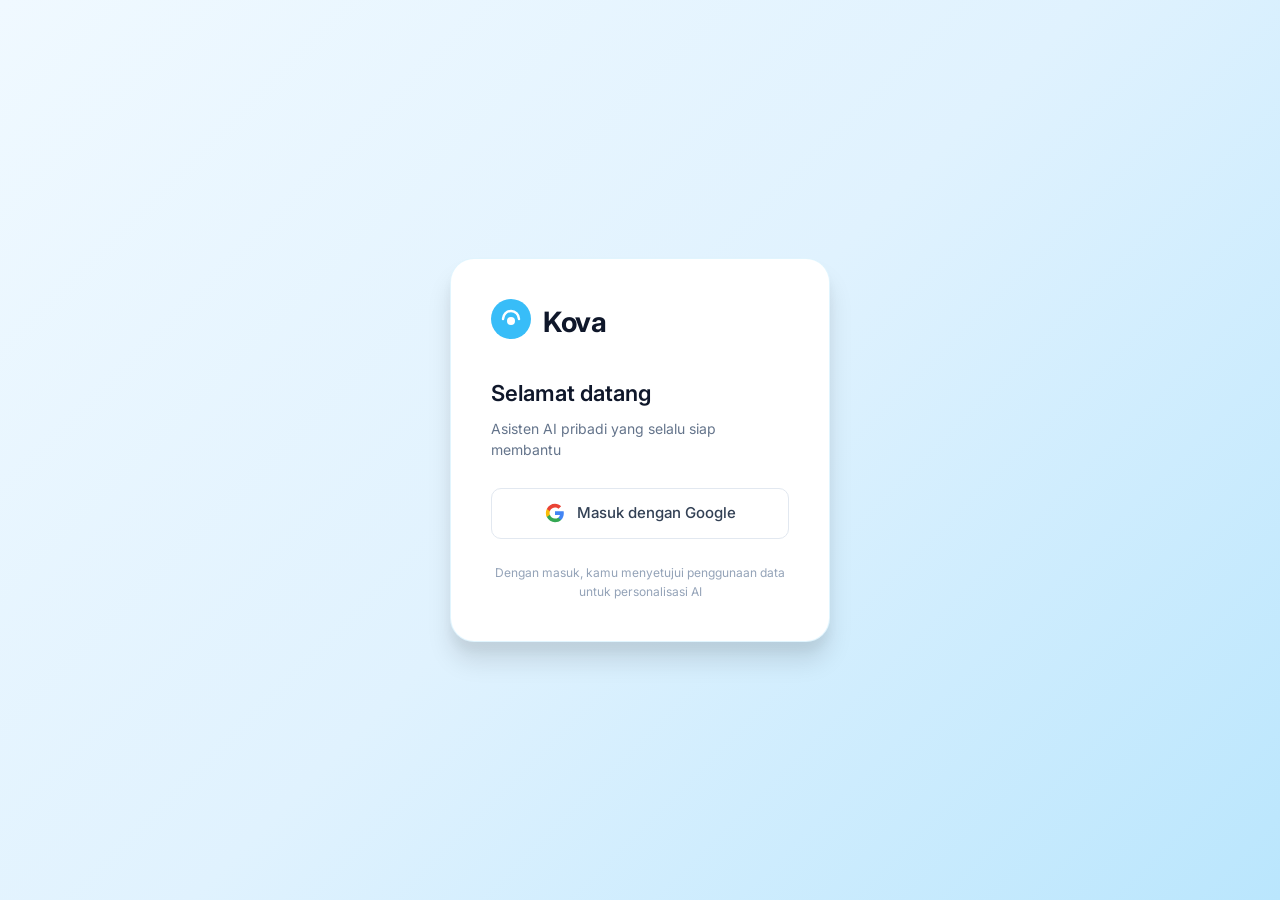
==== index.html @ 66106229 "Initial commit frontend" ====
<!DOCTYPE html>
<html lang="id">
<head>
  <meta charset="UTF-8">
  <meta name="viewport" content="width=device-width, initial-scale=1.0">
  <title>Kova - Login</title>
  <link rel="icon" href="./favicon.svg?v=2" type="image/svg+xml">
  <link rel="preconnect" href="https://fonts.googleapis.com">
  <link href="https://fonts.googleapis.com/css2?family=Inter:wght@300;400;500;600;700&display=swap" rel="stylesheet">
  <link rel="stylesheet" href="./css/style.css?v=2">
  <script src="./js/config.js"></script>
</head>
<body class="login-page">
  <div class="login-container">
    <div class="login-card">
      <div class="logo-section">
        <div class="logo-icon">
          <svg width="40" height="40" viewBox="0 0 40 40" fill="none">
            <circle cx="20" cy="20" r="20" fill="#38BDF8"/>
            <path d="M12 20C12 15.58 15.58 12 20 12C24.42 12 28 15.58 28 20" stroke="white" stroke-width="2.5" stroke-linecap="round"/>
            <circle cx="20" cy="22" r="4" fill="white"/>
          </svg>
        </div>
        <h1 class="logo-text">Kova</h1>
      </div>
      
      <div class="login-content">
        <h2>Selamat datang</h2>
        <p>Asisten AI pribadi yang selalu siap membantu</p>
        
        <a href="#" id="loginBtn" class="btn-google">
          <svg width="20" height="20" viewBox="0 0 24 24">
            <path fill="#4285F4" d="M22.56 12.25c0-.78-.07-1.53-.2-2.25H12v4.26h5.92c-.26 1.37-1.04 2.53-2.21 3.31v2.77h3.57c2.08-1.92 3.28-4.74 3.28-8.09z"/>
            <path fill="#34A853" d="M12 23c2.97 0 5.46-.98 7.28-2.66l-3.57-2.77c-.98.66-2.23 1.06-3.71 1.06-2.86 0-5.29-1.93-6.16-4.53H2.18v2.84C3.99 20.53 7.7 23 12 23z"/>
            <path fill="#FBBC05" d="M5.84 14.09c-.22-.66-.35-1.36-.35-2.09s.13-1.43.35-2.09V7.07H2.18C1.43 8.55 1 10.22 1 12s.43 3.45 1.18 4.93l2.85-2.22.81-.62z"/>
            <path fill="#EA4335" d="M12 5.38c1.62 0 3.06.56 4.21 1.64l3.15-3.15C17.45 2.09 14.97 1 12 1 7.7 1 3.99 3.47 2.18 7.07l3.66 2.84c.87-2.6 3.3-4.53 6.16-4.53z"/>
          </svg>
          Masuk dengan Google
        </a>
      </div>

      <div class="login-footer">
        <p>Dengan masuk, kamu menyetujui penggunaan data untuk personalisasi AI</p>
      </div>
    </div>
  </div>

  <script>
    document.getElementById('loginBtn').href = API_BASE_URL + '/auth/google';
    // Check if already logged in
    fetch(API_BASE_URL + '/auth/status', { credentials: 'include' })
      .then(r => r.json())
      .then(data => {
        if (data.authenticated) {
          window.location.href = './chat.html';
        }
      });
  </script>
</body>
</html>
---- css/style.css ----
/* ============================================
   GLOBAL STYLES
   ============================================ */
* {
  margin: 0;
  padding: 0;
  box-sizing: border-box;
}

:root {
  --primary: #38BDF8;
  --primary-dark: #0EA5E9;
  --primary-light: #BAE6FD;
  --primary-ultra-light: #F0F9FF;
  --white: #FFFFFF;
  --gray-50: #F8FAFC;
  --gray-100: #F1F5F9;
  --gray-200: #E2E8F0;
  --gray-300: #CBD5E1;
  --gray-400: #94A3B8;
  --gray-500: #64748B;
  --gray-600: #475569;
  --gray-700: #334155;
  --gray-800: #1E293B;
  --gray-900: #0F172A;
  --danger: #EF4444;
  --danger-light: #FEF2F2;
  --success: #10B981;
  --warning: #F59E0B;
  --shadow-sm: 0 1px 2px rgba(0,0,0,0.05);
  --shadow: 0 1px 3px rgba(0,0,0,0.1), 0 1px 2px rgba(0,0,0,0.06);
  --shadow-md: 0 4px 6px rgba(0,0,0,0.07), 0 2px 4px rgba(0,0,0,0.06);
  --shadow-lg: 0 10px 15px rgba(0,0,0,0.1), 0 4px 6px rgba(0,0,0,0.05);
  --shadow-xl: 0 20px 25px rgba(0,0,0,0.1), 0 10px 10px rgba(0,0,0,0.04);
  --radius-sm: 6px;
  --radius: 10px;
  --radius-md: 14px;
  --radius-lg: 18px;
  --radius-xl: 24px;
  --radius-full: 9999px;
  --font: 'Inter', -apple-system, BlinkMacSystemFont, sans-serif;

  --code-bg: #1E293B;
  --code-color: #E2E8F0;
  --code-header-bg: #334155;
  --code-header-color: #94A3B8;
}

[data-theme="dark"] {
  --primary: #38BDF8;
  --primary-dark: #0EA5E9;
  --primary-light: #0284C7;
  --primary-ultra-light: #0C4A6E;
  
  --white: #0F172A;
  --gray-50: #1E293B;
  --gray-100: #334155;
  --gray-200: #475569;
  --gray-300: #64748B;
  --gray-400: #94A3B8;
  --gray-500: #CBD5E1;
  --gray-600: #E2E8F0;
  --gray-700: #F1F5F9;
  --gray-800: #F8FAFC;
  --gray-900: #FFFFFF;

  --ai-bubble-bg: #1E293B;
  --ai-bubble-border: #334155;

  --code-bg: #0F172A;
  --code-color: #E2E8F0;
  --code-header-bg: #1E293B;
  --code-header-color: #94A3B8;
}

body {
  font-family: var(--font);
  background: var(--gray-50);
  color: var(--gray-800);
  line-height: 1.5;
  -webkit-font-smoothing: antialiased;
}

/* ============================================
   LOGIN PAGE
   ============================================ */
.login-page {
  min-height: 100vh;
  display: flex;
  align-items: center;
  justify-content: center;
  background: linear-gradient(135deg, #F0F9FF 0%, #E0F2FE 50%, #BAE6FD 100%);
}

.login-container {
  width: 100%;
  max-width: 420px;
  padding: 20px;
}

.login-card {
  background: var(--white);
  border-radius: var(--radius-xl);
  padding: 40px;
  box-shadow: var(--shadow-xl);
  border: 1px solid rgba(56, 189, 248, 0.15);
}

.logo-section {
  display: flex;
  align-items: center;
  gap: 12px;
  margin-bottom: 32px;
}

.logo-text {
  font-size: 28px;
  font-weight: 700;
  color: var(--gray-900);
  letter-spacing: -0.5px;
}

.login-content h2 {
  font-size: 22px;
  font-weight: 600;
  color: var(--gray-900);
  margin-bottom: 8px;
}

.login-content p {
  color: var(--gray-500);
  font-size: 14px;
  margin-bottom: 28px;
}

.btn-google {
  display: flex;
  align-items: center;
  justify-content: center;
  gap: 12px;
  width: 100%;
  padding: 13px 20px;
  background: var(--white);
  border: 1.5px solid var(--gray-200);
  border-radius: var(--radius);
  font-size: 15px;
  font-weight: 500;
  color: var(--gray-700);
  text-decoration: none;
  transition: all 0.2s ease;
  cursor: pointer;
}

.btn-google:hover {
  border-color: var(--primary);
  background: var(--primary-ultra-light);
  color: var(--primary-dark);
  box-shadow: 0 0 0 3px rgba(56, 189, 248, 0.15);
  transform: translateY(-1px);
}

.login-footer {
  margin-top: 24px;
  text-align: center;
}

.login-footer p {
  font-size: 12px;
  color: var(--gray-400);
  line-height: 1.6;
}

/* ============================================
   SCROLLBAR
   ============================================ */
::-webkit-scrollbar {
  width: 6px;
  height: 6px;
}

::-webkit-scrollbar-track {
  background: transparent;
}

::-webkit-scrollbar-thumb {
  background: var(--gray-300);
  border-radius: var(--radius-full);
}

::-webkit-scrollbar-thumb:hover {
  background: var(--gray-400);
}
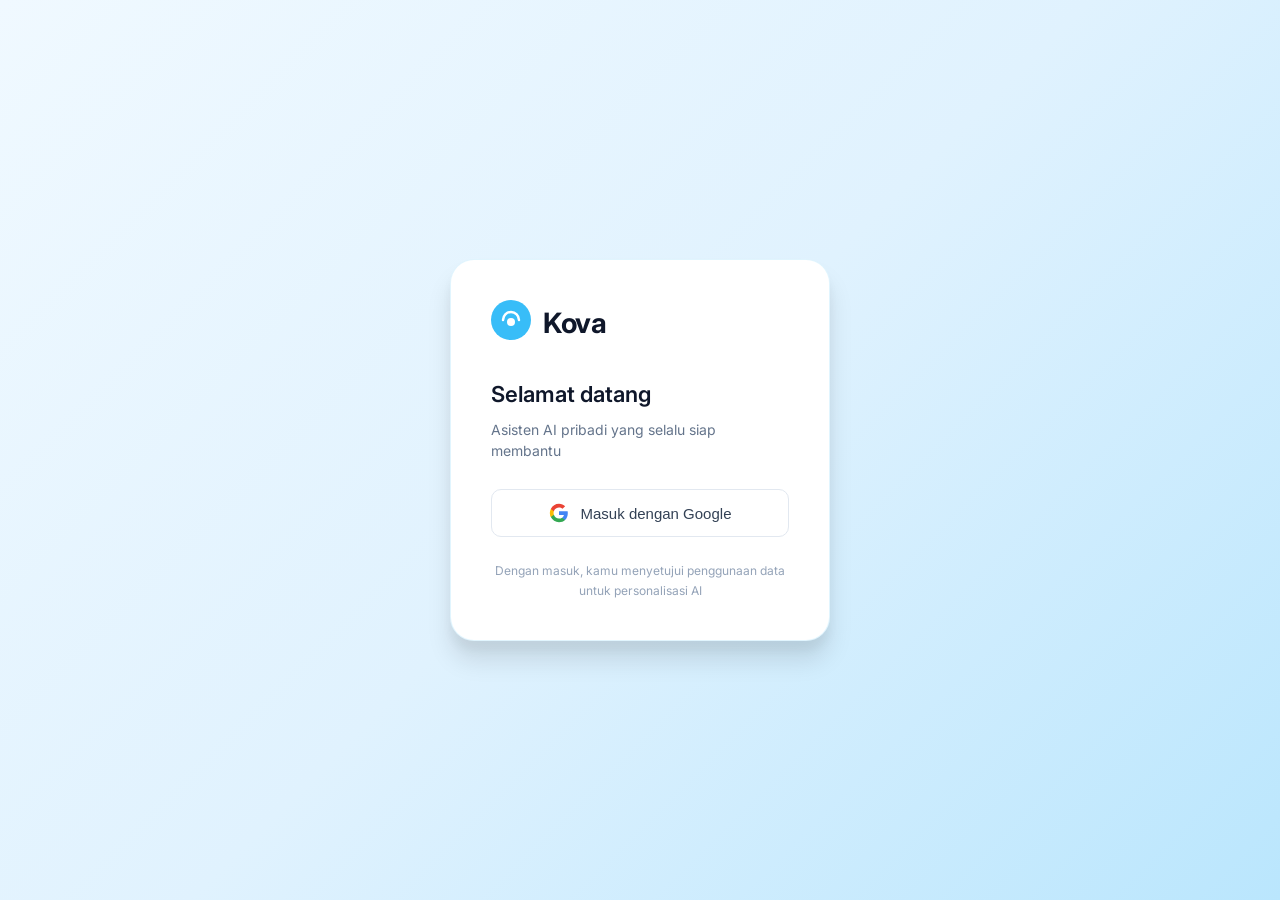
==== commit 3776121b: "Fix: Smart login flow (no Render page), fix sidebar footer position" ====
--- a/index.html
+++ b/index.html
@@ -9,8 +9,97 @@
   <link href="https://fonts.googleapis.com/css2?family=Inter:wght@300;400;500;600;700&display=swap" rel="stylesheet">
   <link rel="stylesheet" href="./css/style.css?v=2">
   <script src="./js/config.js"></script>
+  <style>
+    /* Loading overlay saat bangunkan server */
+    #wakeOverlay {
+      display: none;
+      position: fixed;
+      inset: 0;
+      background: rgba(255,255,255,0.97);
+      z-index: 999;
+      flex-direction: column;
+      align-items: center;
+      justify-content: center;
+      gap: 24px;
+    }
+    #wakeOverlay.active { display: flex; }
+
+    .wake-logo {
+      display: flex;
+      align-items: center;
+      gap: 12px;
+      margin-bottom: 8px;
+    }
+    .wake-logo svg { width: 40px; height: 40px; }
+    .wake-logo-text {
+      font-size: 28px;
+      font-weight: 700;
+      color: #0f172a;
+      font-family: 'Inter', sans-serif;
+    }
+
+    .wake-spinner {
+      width: 48px;
+      height: 48px;
+      border: 4px solid #e2e8f0;
+      border-top-color: #38bdf8;
+      border-radius: 50%;
+      animation: spinWake 0.9s linear infinite;
+    }
+    @keyframes spinWake { to { transform: rotate(360deg); } }
+
+    .wake-title {
+      font-size: 18px;
+      font-weight: 600;
+      color: #0f172a;
+      font-family: 'Inter', sans-serif;
+      text-align: center;
+    }
+    .wake-subtitle {
+      font-size: 14px;
+      color: #64748b;
+      font-family: 'Inter', sans-serif;
+      text-align: center;
+      max-width: 300px;
+      line-height: 1.6;
+    }
+
+    .wake-progress-track {
+      width: 240px;
+      height: 4px;
+      background: #e2e8f0;
+      border-radius: 99px;
+      overflow: hidden;
+    }
+    .wake-progress-bar {
+      height: 100%;
+      background: linear-gradient(90deg, #38bdf8, #818cf8);
+      border-radius: 99px;
+      width: 5%;
+      transition: width 0.5s ease;
+    }
+  </style>
 </head>
 <body class="login-page">
+
+  <!-- Loading overlay (saat bangunkan server sebelum redirect Google) -->
+  <div id="wakeOverlay">
+    <div class="wake-logo">
+      <svg viewBox="0 0 40 40" fill="none">
+        <circle cx="20" cy="20" r="20" fill="#38BDF8"/>
+        <path d="M12 20C12 15.58 15.58 12 20 12C24.42 12 28 15.58 28 20" stroke="white" stroke-width="2.5" stroke-linecap="round"/>
+        <circle cx="20" cy="22" r="4" fill="white"/>
+      </svg>
+      <span class="wake-logo-text">Kova</span>
+    </div>
+    <div class="wake-spinner"></div>
+    <div class="wake-title">Menyiapkan sesi untuk kamu...</div>
+    <div class="wake-subtitle" id="wakeSubtitle">Mohon tunggu sebentar, kami sedang mempersiapkan ruang kerjamu.</div>
+    <div class="wake-progress-track">
+      <div class="wake-progress-bar" id="wakeBar"></div>
+    </div>
+  </div>
+
   <div class="login-container">
     <div class="login-card">
       <div class="logo-section">
@@ -28,7 +117,7 @@
         <h2>Selamat datang</h2>
         <p>Asisten AI pribadi yang selalu siap membantu</p>
         
-        <a href="#" id="loginBtn" class="btn-google">
+        <button id="loginBtn" class="btn-google" onclick="startLogin()">
           <svg width="20" height="20" viewBox="0 0 24 24">
             <path fill="#4285F4" d="M22.56 12.25c0-.78-.07-1.53-.2-2.25H12v4.26h5.92c-.26 1.37-1.04 2.53-2.21 3.31v2.77h3.57c2.08-1.92 3.28-4.74 3.28-8.09z"/>
             <path fill="#34A853" d="M12 23c2.97 0 5.46-.98 7.28-2.66l-3.57-2.77c-.98.66-2.23 1.06-3.71 1.06-2.86 0-5.29-1.93-6.16-4.53H2.18v2.84C3.99 20.53 7.7 23 12 23z"/>
@@ -36,7 +125,7 @@
             <path fill="#EA4335" d="M12 5.38c1.62 0 3.06.56 4.21 1.64l3.15-3.15C17.45 2.09 14.97 1 12 1 7.7 1 3.99 3.47 2.18 7.07l3.66 2.84c.87-2.6 3.3-4.53 6.16-4.53z"/>
           </svg>
           Masuk dengan Google
-        </a>
+        </button>
       </div>
 
       <div class="login-footer">
@@ -46,15 +135,70 @@
   </div>
 
   <script>
-    document.getElementById('loginBtn').href = API_BASE_URL + '/auth/google';
-    // Check if already logged in
-    fetch(API_BASE_URL + '/auth/status', { credentials: 'include' })
-      .then(r => r.json())
+    // Jika sudah login, langsung ke chat
+    fetch(API_BASE_URL + '/auth/status?t=' + Date.now(), { credentials: 'include' })
+      .then(r => { if (r.ok) return r.json(); })
       .then(data => {
-        if (data.authenticated) {
+        if (data && data.authenticated) {
           window.location.href = './chat.html';
         }
-      });
+      })
+      .catch(() => {}); // Abaikan error — server mungkin tidur
+
+    async function startLogin() {
+      const overlay = document.getElementById('wakeOverlay');
+      const wakeBar = document.getElementById('wakeBar');
+      const wakeSubtitle = document.getElementById('wakeSubtitle');
+      const loginBtn = document.getElementById('loginBtn');
+
+      overlay.classList.add('active');
+      loginBtn.disabled = true;
+
+      let progress = 5;
+      let retries = 0;
+      const MAX_RETRIES = 25; // ~75 detik maks
+
+      // Animasi progress palsu untuk UX
+      const progressInterval = setInterval(() => {
+        if (progress < 85) {
+          progress += Math.random() * 4;
+          wakeBar.style.width = Math.min(progress, 85) + '%';
+        }
+      }, 800);
+
+      async function pingUntilReady() {
+        try {
+          const res = await fetch(API_BASE_URL + '/auth/status?t=' + Date.now(), { credentials: 'include' });
+          const ct = res.headers.get('content-type') || '';
+
+          // Render mengembalikan HTML saat server masih bangun
+          if (res.status === 503 || res.status === 502 || ct.includes('text/html')) {
+            throw new Error('Server sedang bangun');
+          }
+
+          // Server sudah siap — selesai!
+          clearInterval(progressInterval);
+          wakeBar.style.width = '100%';
+          wakeSubtitle.textContent = 'Siap! Mengalihkan ke halaman login Google...';
+
+          setTimeout(() => {
+            window.location.href = API_BASE_URL + '/auth/google';
+          }, 600);
+
+        } catch (err) {
+          retries++;
+          if (retries >= MAX_RETRIES) {
+            clearInterval(progressInterval);
+            wakeSubtitle.textContent = 'Server membutuhkan waktu lebih lama. Mencoba lagi...';
+            retries = 0; // Reset dan terus coba
+          }
+          // Coba lagi 3 detik kemudian
+          setTimeout(pingUntilReady, 3000);
+        }
+      }
+
+      pingUntilReady();
+    }
   </script>
 </body>
 </html>
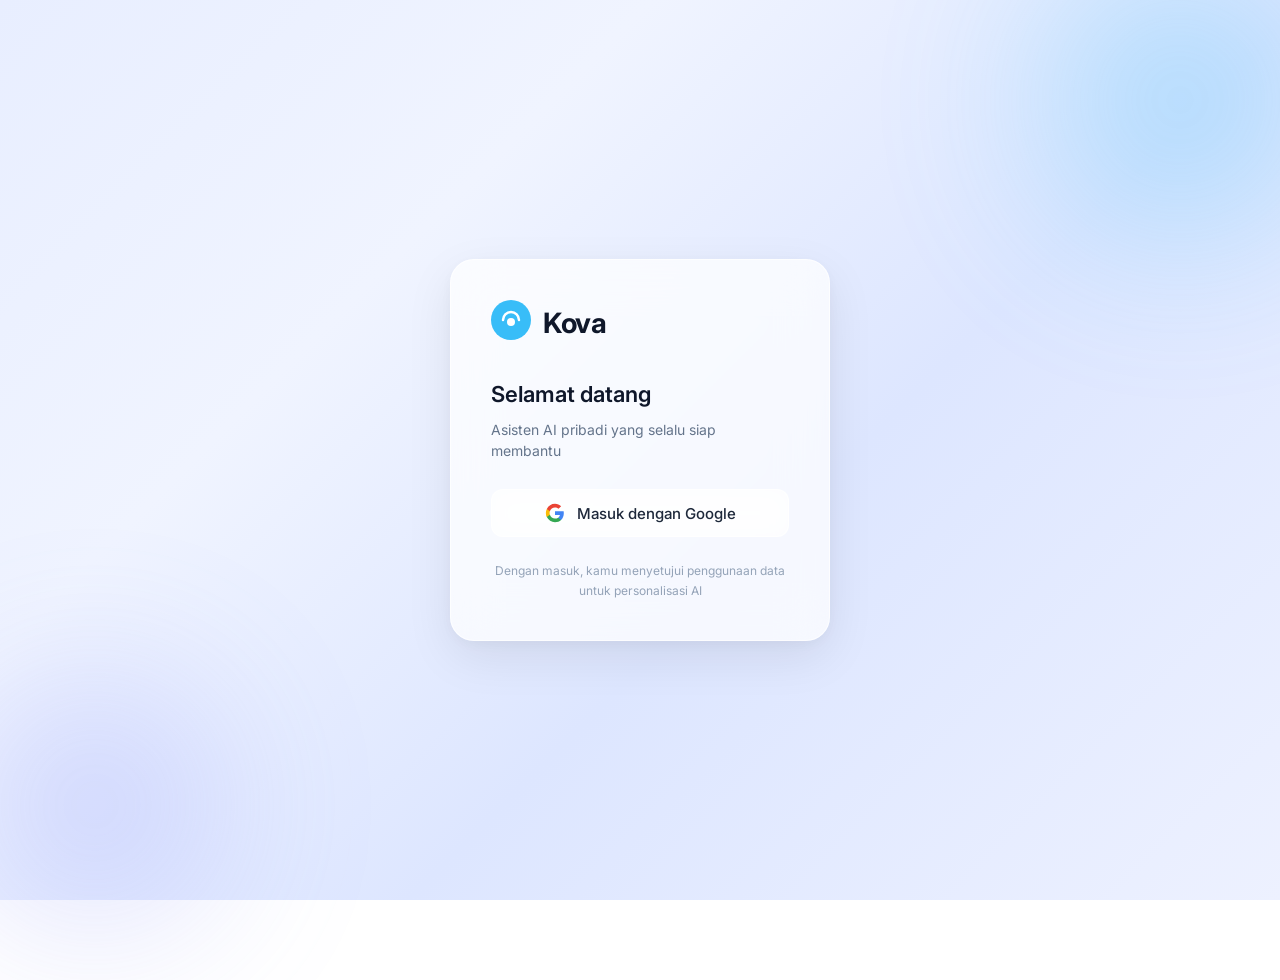
==== commit 8e3da170: "UI Overhaul: iOS 26 Liquid Glass design system - frosted glass, blur, gradients, animations" ====
--- a/index.html
+++ b/index.html
@@ -7,15 +7,16 @@
   <link rel="icon" href="./favicon.svg?v=2" type="image/svg+xml">
   <link rel="preconnect" href="https://fonts.googleapis.com">
   <link href="https://fonts.googleapis.com/css2?family=Inter:wght@300;400;500;600;700&display=swap" rel="stylesheet">
-  <link rel="stylesheet" href="./css/style.css?v=2">
+  <link rel="stylesheet" href="./css/style.css?v=3">
   <script src="./js/config.js"></script>
   <style>
-    /* Loading overlay saat bangunkan server */
+    /* Wake overlay — Glass */
     #wakeOverlay {
       display: none;
       position: fixed;
       inset: 0;
-      background: rgba(255,255,255,0.97);
+      background: var(--bg-gradient);
+      background-attachment: fixed;
       z-index: 999;
       flex-direction: column;
       align-items: center;
@@ -24,40 +25,58 @@
     }
     #wakeOverlay.active { display: flex; }
 
+    .wake-card {
+      display: flex;
+      flex-direction: column;
+      align-items: center;
+      gap: 24px;
+      background: var(--glass-bg-heavy, rgba(255,255,255,0.72));
+      backdrop-filter: blur(24px);
+      -webkit-backdrop-filter: blur(24px);
+      border: 1px solid var(--glass-border, rgba(255,255,255,0.7));
+      border-radius: 24px;
+      padding: 48px 40px;
+      box-shadow: 0 16px 48px rgba(0,0,0,0.08);
+      animation: fadeInUp 0.5s ease;
+    }
+
     .wake-logo {
       display: flex;
       align-items: center;
       gap: 12px;
-      margin-bottom: 8px;
     }
     .wake-logo svg { width: 40px; height: 40px; }
     .wake-logo-text {
       font-size: 28px;
       font-weight: 700;
-      color: #0f172a;
+      color: var(--gray-900, #0f172a);
       font-family: 'Inter', sans-serif;
     }
 
     .wake-spinner {
-      width: 48px;
-      height: 48px;
-      border: 4px solid #e2e8f0;
-      border-top-color: #38bdf8;
+      width: 44px;
+      height: 44px;
+      border: 3px solid var(--glass-border, rgba(255,255,255,0.7));
+      border-top-color: var(--primary, #38bdf8);
       border-radius: 50%;
       animation: spinWake 0.9s linear infinite;
     }
     @keyframes spinWake { to { transform: rotate(360deg); } }
+    @keyframes fadeInUp {
+      from { opacity: 0; transform: translateY(16px); }
+      to { opacity: 1; transform: translateY(0); }
+    }
 
     .wake-title {
       font-size: 18px;
       font-weight: 600;
-      color: #0f172a;
+      color: var(--gray-900, #0f172a);
       font-family: 'Inter', sans-serif;
       text-align: center;
     }
     .wake-subtitle {
       font-size: 14px;
-      color: #64748b;
+      color: var(--gray-500, #64748b);
       font-family: 'Inter', sans-serif;
       text-align: center;
       max-width: 300px;
@@ -65,9 +84,9 @@
     }
 
     .wake-progress-track {
-      width: 240px;
+      width: 200px;
       height: 4px;
-      background: #e2e8f0;
+      background: var(--glass-border-subtle, rgba(0,0,0,0.06));
       border-radius: 99px;
       overflow: hidden;
     }
@@ -82,21 +101,23 @@
 </head>
 <body class="login-page">
 
-  <!-- Loading overlay (saat bangunkan server sebelum redirect Google) -->
+  <!-- Wake overlay -->
   <div id="wakeOverlay">
-    <div class="wake-logo">
-      <svg viewBox="0 0 40 40" fill="none">
-        <circle cx="20" cy="20" r="20" fill="#38BDF8"/>
-        <path d="M12 20C12 15.58 15.58 12 20 12C24.42 12 28 15.58 28 20" stroke="white" stroke-width="2.5" stroke-linecap="round"/>
-        <circle cx="20" cy="22" r="4" fill="white"/>
-      </svg>
-      <span class="wake-logo-text">Kova</span>
-    </div>
-    <div class="wake-spinner"></div>
-    <div class="wake-title">Menyiapkan sesi untuk kamu...</div>
-    <div class="wake-subtitle" id="wakeSubtitle">Mohon tunggu sebentar, kami sedang mempersiapkan ruang kerjamu.</div>
-    <div class="wake-progress-track">
-      <div class="wake-progress-bar" id="wakeBar"></div>
+    <div class="wake-card">
+      <div class="wake-logo">
+        <svg viewBox="0 0 40 40" fill="none">
+          <circle cx="20" cy="20" r="20" fill="#38BDF8"/>
+          <path d="M12 20C12 15.58 15.58 12 20 12C24.42 12 28 15.58 28 20" stroke="white" stroke-width="2.5" stroke-linecap="round"/>
+          <circle cx="20" cy="22" r="4" fill="white"/>
+        </svg>
+        <span class="wake-logo-text">Kova</span>
+      </div>
+      <div class="wake-spinner"></div>
+      <div class="wake-title">Menyiapkan sesi untuk kamu...</div>
+      <div class="wake-subtitle" id="wakeSubtitle">Mohon tunggu sebentar, kami sedang mempersiapkan ruang kerjamu.</div>
+      <div class="wake-progress-track">
+        <div class="wake-progress-bar" id="wakeBar"></div>
+      </div>
     </div>
   </div>
 
--- a/css/style.css
+++ b/css/style.css
@@ -1,5 +1,5 @@
 /* ============================================
-   GLOBAL STYLES
+   GLOBAL STYLES — iOS 26 LIQUID GLASS
    ============================================ */
 * {
   margin: 0;
@@ -8,11 +8,25 @@
 }
 
 :root {
-  --primary: #38BDF8;
-  --primary-dark: #0EA5E9;
-  --primary-light: #BAE6FD;
-  --primary-ultra-light: #F0F9FF;
+  /* Primary */
+  --primary: #0EA5E9;
+  --primary-dark: #0284C7;
+  --primary-light: #7DD3FC;
+  --primary-ultra-light: rgba(14, 165, 233, 0.1);
+
+  /* Surfaces — Light Liquid Glass */
   --white: #FFFFFF;
+  --bg-gradient: linear-gradient(135deg, #e8eeff 0%, #f0f4ff 30%, #dde6ff 60%, #edf1ff 100%);
+  --glass-bg: rgba(255, 255, 255, 0.55);
+  --glass-bg-heavy: rgba(255, 255, 255, 0.72);
+  --glass-border: rgba(255, 255, 255, 0.7);
+  --glass-border-subtle: rgba(0, 0, 0, 0.06);
+  --glass-blur: 24px;
+  --glass-shadow: 0 8px 32px rgba(0, 0, 0, 0.06), 0 2px 8px rgba(0, 0, 0, 0.04);
+  --glass-shadow-lg: 0 16px 48px rgba(0, 0, 0, 0.08), 0 4px 16px rgba(0, 0, 0, 0.04);
+  --glass-inset: inset 0 1px 0 rgba(255, 255, 255, 0.8);
+
+  /* Grays */
   --gray-50: #F8FAFC;
   --gray-100: #F1F5F9;
   --gray-200: #E2E8F0;
@@ -23,40 +37,62 @@
   --gray-700: #334155;
   --gray-800: #1E293B;
   --gray-900: #0F172A;
+
+  /* Status */
   --danger: #EF4444;
   --danger-light: #FEF2F2;
   --success: #10B981;
   --warning: #F59E0B;
-  --shadow-sm: 0 1px 2px rgba(0,0,0,0.05);
-  --shadow: 0 1px 3px rgba(0,0,0,0.1), 0 1px 2px rgba(0,0,0,0.06);
-  --shadow-md: 0 4px 6px rgba(0,0,0,0.07), 0 2px 4px rgba(0,0,0,0.06);
-  --shadow-lg: 0 10px 15px rgba(0,0,0,0.1), 0 4px 6px rgba(0,0,0,0.05);
-  --shadow-xl: 0 20px 25px rgba(0,0,0,0.1), 0 10px 10px rgba(0,0,0,0.04);
-  --radius-sm: 6px;
-  --radius: 10px;
-  --radius-md: 14px;
-  --radius-lg: 18px;
+
+  /* Shadows */
+  --shadow-sm: 0 1px 2px rgba(0,0,0,0.04);
+  --shadow: 0 1px 3px rgba(0,0,0,0.06), 0 1px 2px rgba(0,0,0,0.04);
+  --shadow-md: 0 4px 6px rgba(0,0,0,0.05), 0 2px 4px rgba(0,0,0,0.04);
+  --shadow-lg: 0 10px 24px rgba(0,0,0,0.08), 0 4px 8px rgba(0,0,0,0.04);
+  --shadow-xl: 0 20px 40px rgba(0,0,0,0.1), 0 8px 16px rgba(0,0,0,0.04);
+
+  /* Radii */
+  --radius-sm: 8px;
+  --radius: 12px;
+  --radius-md: 16px;
+  --radius-lg: 20px;
   --radius-xl: 24px;
   --radius-full: 9999px;
-  --font: 'Inter', -apple-system, BlinkMacSystemFont, sans-serif;
-
-  --code-bg: #1E293B;
+
+  /* Font */
+  --font: 'Inter', -apple-system, BlinkMacSystemFont, 'Segoe UI', sans-serif;
+
+  /* Code */
+  --code-bg: #1a1b2e;
   --code-color: #E2E8F0;
-  --code-header-bg: #334155;
+  --code-header-bg: #252640;
   --code-header-color: #94A3B8;
+
+  /* AI Bubble */
+  --ai-bubble-bg: rgba(255, 255, 255, 0.6);
+  --ai-bubble-border: rgba(0, 0, 0, 0.06);
 }
 
 [data-theme="dark"] {
   --primary: #38BDF8;
   --primary-dark: #0EA5E9;
   --primary-light: #0284C7;
-  --primary-ultra-light: #0C4A6E;
-  
-  --white: #0F172A;
-  --gray-50: #1E293B;
-  --gray-100: #334155;
-  --gray-200: #475569;
-  --gray-300: #64748B;
+  --primary-ultra-light: rgba(56, 189, 248, 0.1);
+
+  --white: #0B0F1A;
+  --bg-gradient: linear-gradient(135deg, #0a0e1a 0%, #0f1729 30%, #131b2e 60%, #0d1220 100%);
+  --glass-bg: rgba(255, 255, 255, 0.04);
+  --glass-bg-heavy: rgba(255, 255, 255, 0.07);
+  --glass-border: rgba(255, 255, 255, 0.08);
+  --glass-border-subtle: rgba(255, 255, 255, 0.04);
+  --glass-shadow: 0 8px 32px rgba(0, 0, 0, 0.3), 0 2px 8px rgba(0, 0, 0, 0.2);
+  --glass-shadow-lg: 0 16px 48px rgba(0, 0, 0, 0.4), 0 4px 16px rgba(0, 0, 0, 0.2);
+  --glass-inset: inset 0 1px 0 rgba(255, 255, 255, 0.06);
+
+  --gray-50: #111827;
+  --gray-100: #1E293B;
+  --gray-200: #2D3A4E;
+  --gray-300: #475569;
   --gray-400: #94A3B8;
   --gray-500: #CBD5E1;
   --gray-600: #E2E8F0;
@@ -64,46 +100,98 @@
   --gray-800: #F8FAFC;
   --gray-900: #FFFFFF;
 
-  --ai-bubble-bg: #1E293B;
-  --ai-bubble-border: #334155;
-
-  --code-bg: #0F172A;
+  --danger-light: rgba(239, 68, 68, 0.15);
+
+  --ai-bubble-bg: rgba(255, 255, 255, 0.04);
+  --ai-bubble-border: rgba(255, 255, 255, 0.06);
+
+  --code-bg: #0d1117;
   --code-color: #E2E8F0;
-  --code-header-bg: #1E293B;
-  --code-header-color: #94A3B8;
+  --code-header-bg: #161b22;
+  --code-header-color: #8b949e;
 }
 
 body {
   font-family: var(--font);
-  background: var(--gray-50);
+  background: var(--bg-gradient);
+  background-attachment: fixed;
   color: var(--gray-800);
   line-height: 1.5;
   -webkit-font-smoothing: antialiased;
+  -moz-osx-font-smoothing: grayscale;
 }
 
 /* ============================================
-   LOGIN PAGE
+   LOGIN PAGE — LIQUID GLASS
    ============================================ */
 .login-page {
   min-height: 100vh;
+  min-height: 100dvh;
   display: flex;
   align-items: center;
   justify-content: center;
-  background: linear-gradient(135deg, #F0F9FF 0%, #E0F2FE 50%, #BAE6FD 100%);
+  background: var(--bg-gradient);
+  background-attachment: fixed;
+  position: relative;
+  overflow: hidden;
+}
+
+/* Ambient glow orbs */
+.login-page::before,
+.login-page::after {
+  content: '';
+  position: absolute;
+  border-radius: 50%;
+  filter: blur(80px);
+  opacity: 0.4;
+  pointer-events: none;
+}
+
+.login-page::before {
+  width: 400px;
+  height: 400px;
+  background: radial-gradient(circle, #38bdf8 0%, transparent 70%);
+  top: -100px;
+  right: -100px;
+  animation: floatOrb1 8s ease-in-out infinite;
+}
+
+.login-page::after {
+  width: 350px;
+  height: 350px;
+  background: radial-gradient(circle, #818cf8 0%, transparent 70%);
+  bottom: -80px;
+  left: -80px;
+  animation: floatOrb2 10s ease-in-out infinite;
+}
+
+@keyframes floatOrb1 {
+  0%, 100% { transform: translate(0, 0); }
+  50% { transform: translate(-30px, 30px); }
+}
+
+@keyframes floatOrb2 {
+  0%, 100% { transform: translate(0, 0); }
+  50% { transform: translate(20px, -25px); }
 }
 
 .login-container {
   width: 100%;
   max-width: 420px;
   padding: 20px;
+  position: relative;
+  z-index: 1;
+  animation: fadeInUp 0.6s ease;
 }
 
 .login-card {
-  background: var(--white);
+  background: var(--glass-bg-heavy);
+  backdrop-filter: blur(var(--glass-blur));
+  -webkit-backdrop-filter: blur(var(--glass-blur));
   border-radius: var(--radius-xl);
   padding: 40px;
-  box-shadow: var(--shadow-xl);
-  border: 1px solid rgba(56, 189, 248, 0.15);
+  box-shadow: var(--glass-shadow-lg);
+  border: 1px solid var(--glass-border);
 }
 
 .logo-section {
@@ -140,23 +228,25 @@
   gap: 12px;
   width: 100%;
   padding: 13px 20px;
-  background: var(--white);
-  border: 1.5px solid var(--gray-200);
+  background: var(--glass-bg);
+  backdrop-filter: blur(12px);
+  -webkit-backdrop-filter: blur(12px);
+  border: 1px solid var(--glass-border);
   border-radius: var(--radius);
   font-size: 15px;
   font-weight: 500;
-  color: var(--gray-700);
+  color: var(--gray-800);
   text-decoration: none;
-  transition: all 0.2s ease;
+  transition: all 0.3s cubic-bezier(0.16, 1, 0.3, 1);
   cursor: pointer;
+  font-family: var(--font);
 }
 
 .btn-google:hover {
+  background: var(--glass-bg-heavy);
   border-color: var(--primary);
-  background: var(--primary-ultra-light);
-  color: var(--primary-dark);
-  box-shadow: 0 0 0 3px rgba(56, 189, 248, 0.15);
-  transform: translateY(-1px);
+  box-shadow: 0 0 0 3px rgba(56, 189, 248, 0.12), var(--glass-shadow);
+  transform: translateY(-2px);
 }
 
 .login-footer {
@@ -171,7 +261,7 @@
 }
 
 /* ============================================
-   SCROLLBAR
+   SCROLLBAR — GLASS
    ============================================ */
 ::-webkit-scrollbar {
   width: 6px;
@@ -183,10 +273,29 @@
 }
 
 ::-webkit-scrollbar-thumb {
-  background: var(--gray-300);
+  background: rgba(148, 163, 184, 0.3);
   border-radius: var(--radius-full);
 }
 
 ::-webkit-scrollbar-thumb:hover {
-  background: var(--gray-400);
+  background: rgba(148, 163, 184, 0.5);
+}
+
+/* ============================================
+   ANIMATIONS
+   ============================================ */
+@keyframes fadeInUp {
+  from {
+    opacity: 0;
+    transform: translateY(16px);
+  }
+  to {
+    opacity: 1;
+    transform: translateY(0);
+  }
+}
+
+@keyframes shimmer {
+  0% { background-position: -200% 0; }
+  100% { background-position: 200% 0; }
 }
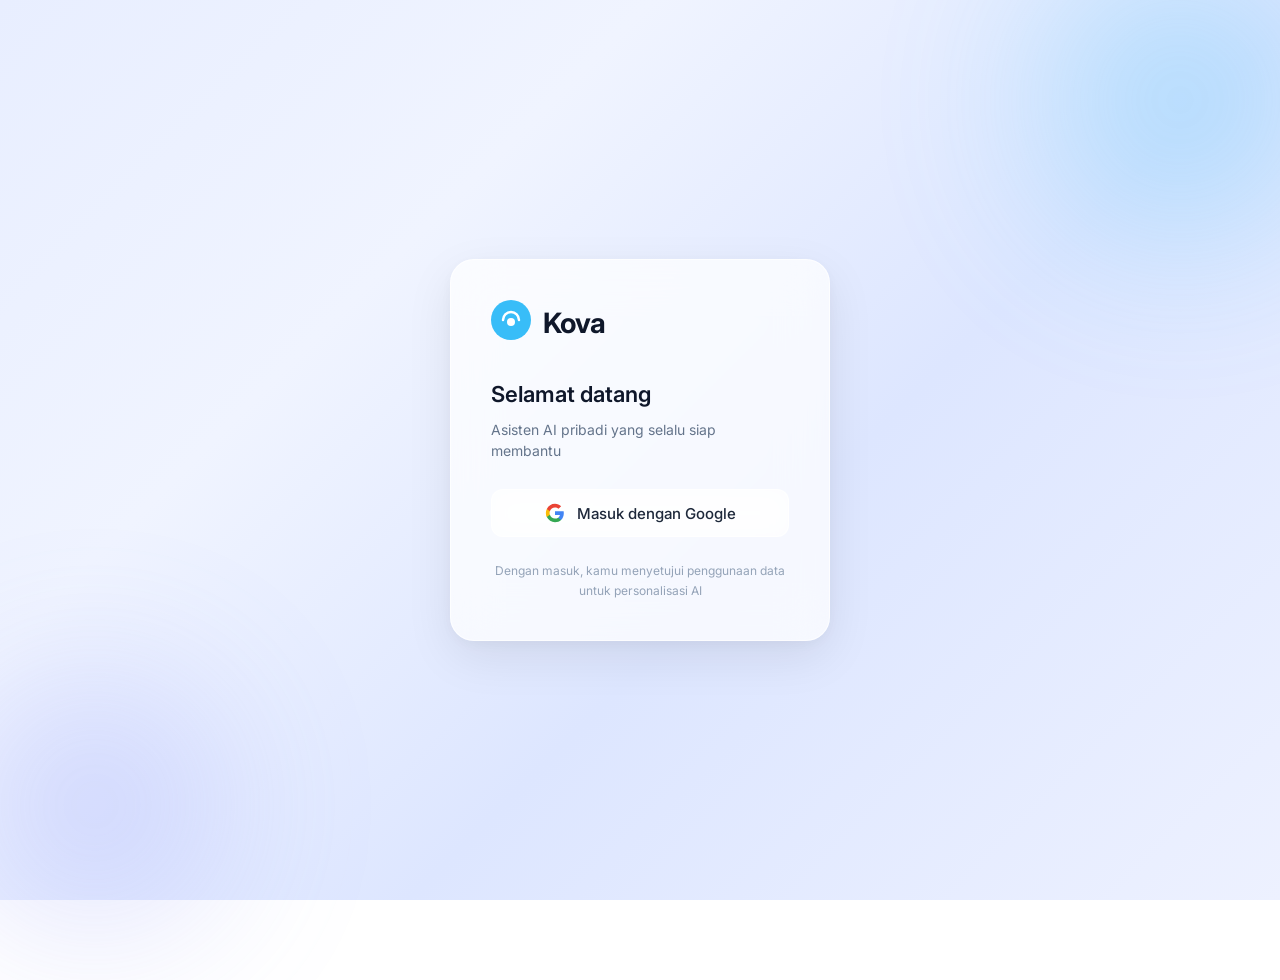
==== commit 9b98d882: "Update & Fix" ====
--- a/index.html
+++ b/index.html
@@ -7,7 +7,7 @@
   <link rel="icon" href="./favicon.svg?v=2" type="image/svg+xml">
   <link rel="preconnect" href="https://fonts.googleapis.com">
   <link href="https://fonts.googleapis.com/css2?family=Inter:wght@300;400;500;600;700&display=swap" rel="stylesheet">
-  <link rel="stylesheet" href="./css/style.css?v=3">
+  <link rel="stylesheet" href="./css/style.css?v=8">
   <script src="./js/config.js"></script>
   <style>
     /* Wake overlay — Glass */
--- a/css/style.css
+++ b/css/style.css
@@ -19,6 +19,7 @@
   --bg-gradient: linear-gradient(135deg, #e8eeff 0%, #f0f4ff 30%, #dde6ff 60%, #edf1ff 100%);
   --glass-bg: rgba(255, 255, 255, 0.55);
   --glass-bg-heavy: rgba(255, 255, 255, 0.72);
+  --dropdown-bg: #FFFFFF; /* Solid to prevent bleeding */
   --glass-border: rgba(255, 255, 255, 0.7);
   --glass-border-subtle: rgba(0, 0, 0, 0.06);
   --glass-blur: 24px;
@@ -83,6 +84,7 @@
   --bg-gradient: linear-gradient(135deg, #0a0e1a 0%, #0f1729 30%, #131b2e 60%, #0d1220 100%);
   --glass-bg: rgba(255, 255, 255, 0.04);
   --glass-bg-heavy: rgba(255, 255, 255, 0.07);
+  --dropdown-bg: #0B0F1A; /* Solid to prevent bleeding */
   --glass-border: rgba(255, 255, 255, 0.08);
   --glass-border-subtle: rgba(255, 255, 255, 0.04);
   --glass-shadow: 0 8px 32px rgba(0, 0, 0, 0.3), 0 2px 8px rgba(0, 0, 0, 0.2);
@@ -114,11 +116,19 @@
 body {
   font-family: var(--font);
   background: var(--bg-gradient);
+  background-size: 200% 200%;
   background-attachment: fixed;
   color: var(--gray-800);
   line-height: 1.5;
   -webkit-font-smoothing: antialiased;
   -moz-osx-font-smoothing: grayscale;
+  animation: gradientPulse 20s ease infinite;
+}
+
+@keyframes gradientPulse {
+  0% { background-position: 0% 50%; }
+  50% { background-position: 100% 50%; }
+  100% { background-position: 0% 50%; }
 }
 
 /* ============================================
@@ -166,13 +176,17 @@
 }
 
 @keyframes floatOrb1 {
-  0%, 100% { transform: translate(0, 0); }
-  50% { transform: translate(-30px, 30px); }
+  0% { transform: translate(0, 0) scale(1) rotate(0deg); }
+  33% { transform: translate(-5vw, 10vh) scale(1.1) rotate(120deg); }
+  66% { transform: translate(3vw, 5vh) scale(0.9) rotate(240deg); }
+  100% { transform: translate(0, 0) scale(1) rotate(360deg); }
 }
 
 @keyframes floatOrb2 {
-  0%, 100% { transform: translate(0, 0); }
-  50% { transform: translate(20px, -25px); }
+  0% { transform: translate(0, 0) scale(1) rotate(0deg); }
+  33% { transform: translate(8vw, -12vh) scale(1.15) rotate(-120deg); }
+  66% { transform: translate(-3vw, -8vh) scale(0.85) rotate(-240deg); }
+  100% { transform: translate(0, 0) scale(1) rotate(-360deg); }
 }
 
 .login-container {
